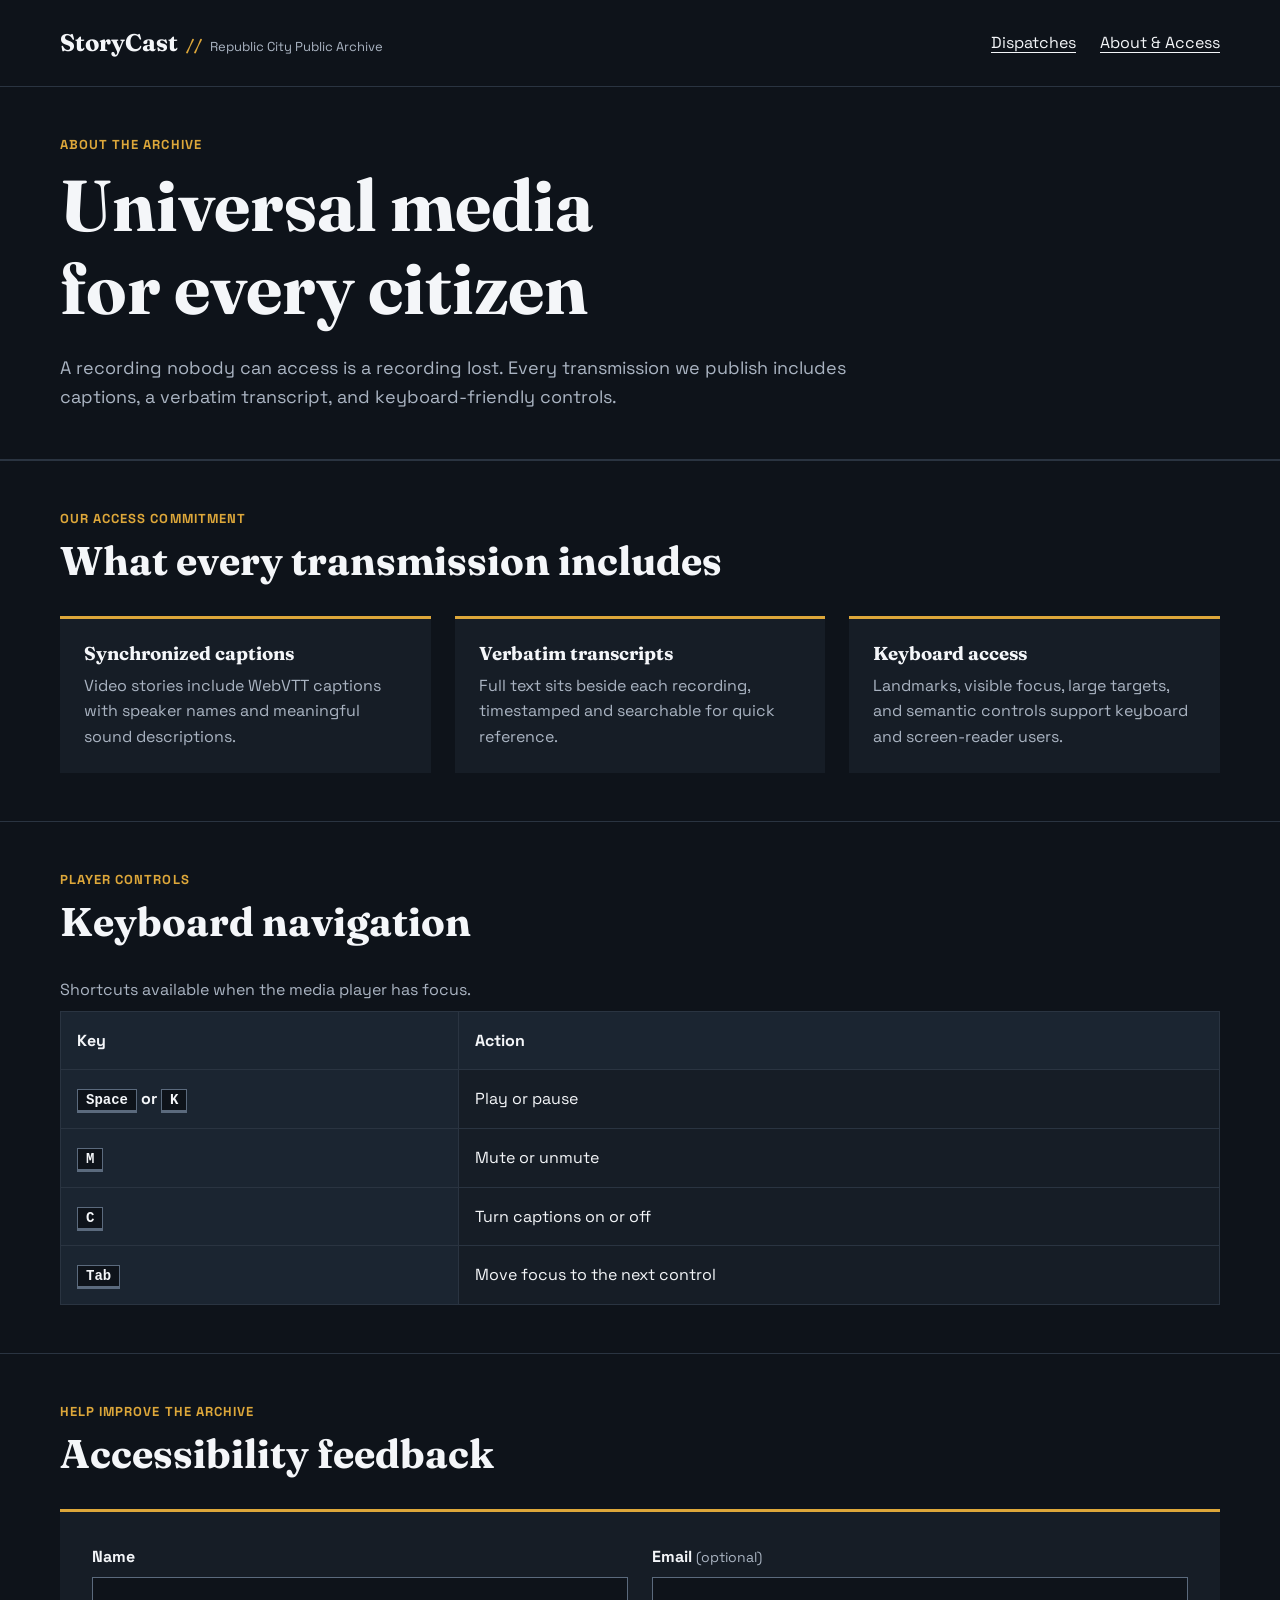
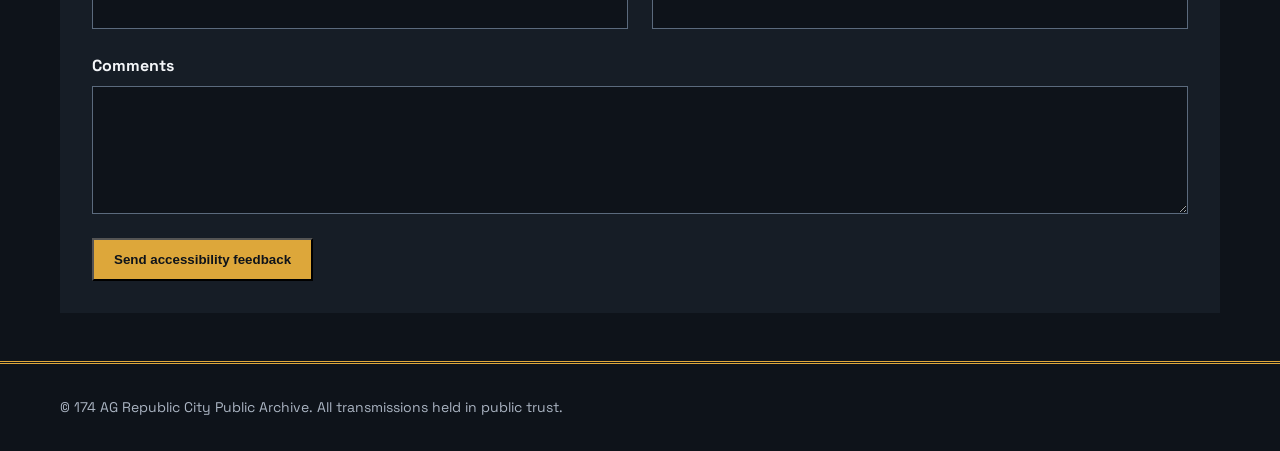
==== about.html @ 1f13b2c4 "Add About page and Zaofu story, update styles and fonts" ====
<!doctype html>
<html lang="en">
<head>
  <meta charset="utf-8">
  <meta name="viewport" content="width=device-width, initial-scale=1">
  <meta name="description" content="Learn how StoryCast makes Republic City stories accessible to every citizen.">
  <title>About &amp; Access | StoryCast</title>
  <link rel="preconnect" href="https://fonts.googleapis.com">
  <link rel="preconnect" href="https://fonts.gstatic.com" crossorigin>
  <link href="https://fonts.googleapis.com/css2?family=Fraunces:opsz,wght@9..144,400;9..144,500;9..144,600;9..144,700&family=Space+Grotesk:wght@400;500;600;700&display=swap" rel="stylesheet">
  <link rel="stylesheet" href="styles/main.css">
</head>
<body>
  <a class="skip-link" href="#main-content">Skip to main content</a>

  <header class="site-header">
    <div class="site-header__inner">
      <a class="brand" href="Index.HTML" aria-label="StoryCast home">
        <span class="brand__name">StoryCast</span>
        <span class="brand__divider" aria-hidden="true">//</span>
        <span class="brand__context">Republic City Public Archive</span>
      </a>
      <nav class="primary-nav" aria-label="Primary navigation">
        <ul class="primary-nav__list">
          <li><a href="Index.HTML">Dispatches</a></li>
          <li><a href="about.html" aria-current="page">About &amp; Access</a></li>
        </ul>
      </nav>
    </div>
  </header>

  <main id="main-content">
    <section class="page-intro" aria-labelledby="page-title">
      <div class="container">
        <p class="eyebrow">About the archive</p>
        <h1 id="page-title">Universal media for every citizen</h1>
        <p class="page-intro__summary">A recording nobody can access is a recording lost. Every transmission we publish includes captions, a verbatim transcript, and keyboard-friendly controls.</p>
      </div>
    </section>

    <section class="accessibility-features" aria-labelledby="features-title">
      <div class="container">
        <div class="section-heading">
          <p class="eyebrow">Our access commitment</p>
          <h2 id="features-title">What every transmission includes</h2>
        </div>
        <div class="feature-grid">
          <article class="feature-panel">
            <h3>Synchronized captions</h3>
            <p>Video stories include WebVTT captions with speaker names and meaningful sound descriptions.</p>
          </article>
          <article class="feature-panel">
            <h3>Verbatim transcripts</h3>
            <p>Full text sits beside each recording, timestamped and searchable for quick reference.</p>
          </article>
          <article class="feature-panel">
            <h3>Keyboard access</h3>
            <p>Landmarks, visible focus, large targets, and semantic controls support keyboard and screen-reader users.</p>
          </article>
        </div>
      </div>
    </section>

    <section class="keyboard-guide" aria-labelledby="keyboard-title">
      <div class="container">
        <div class="section-heading">
          <p class="eyebrow">Player controls</p>
          <h2 id="keyboard-title">Keyboard navigation</h2>
        </div>
        <table>
          <caption>Shortcuts available when the media player has focus.</caption>
          <thead>
            <tr><th scope="col">Key</th><th scope="col">Action</th></tr>
          </thead>
          <tbody>
            <tr><th scope="row"><kbd>Space</kbd> or <kbd>K</kbd></th><td>Play or pause</td></tr>
            <tr><th scope="row"><kbd>M</kbd></th><td>Mute or unmute</td></tr>
            <tr><th scope="row"><kbd>C</kbd></th><td>Turn captions on or off</td></tr>
            <tr><th scope="row"><kbd>Tab</kbd></th><td>Move focus to the next control</td></tr>
          </tbody>
        </table>
      </div>
    </section>

    <section class="feedback" aria-labelledby="feedback-title">
      <div class="container">
        <div class="section-heading">
          <p class="eyebrow">Help improve the archive</p>
          <h2 id="feedback-title">Accessibility feedback</h2>
        </div>
        <form class="feedback-form" action="#" method="post">
          <div class="form-field">
            <label for="name">Name</label>
            <input id="name" name="name" autocomplete="name">
          </div>
          <div class="form-field">
            <label for="email">Email <span>(optional)</span></label>
            <input id="email" name="email" type="email" autocomplete="email">
          </div>
          <div class="form-field form-field--full">
            <label for="message">Comments</label>
            <textarea id="message" name="message" required></textarea>
          </div>
          <div class="form-field--full">
            <button class="button" type="submit">Send accessibility feedback</button>
          </div>
        </form>
      </div>
    </section>
  </main>

  <footer class="site-footer">
    <div class="container">
      <p>© 174 AG Republic City Public Archive. All transmissions held in public trust.</p>
    </div>
  </footer>
</body>
</html>
---- styles/main.css ----
:root {
  --color-ink: #f4f6f9;
  --color-muted: #aab4c2;
  --color-background: #0e131a;
  --color-surface: #161d26;
  --color-accent: #dda73a;
  --color-focus: #38bdf8;
  --color-line: #2a3441;
  --font-display: Fraunces, Georgia, serif;
  --font-body: Space Grotesk, sans-serif;
}

@layer reset, base, layout, components;
@layer reset {
  *,
  *::before,
  *::after {
    box-sizing: border-box;
  }
  body,
  h1,
  h2,
  h3,
  p,
  ul {
    margin: 0;
  }
  ul {
    padding: 0;
    list-style: none;
  }
}
@layer base {
  html {
    font-size: 100%;
    scroll-behavior: smooth;
  }
  body {
    background: #0e131a;
    color: #f4f6f9;
    font: 1rem/1.6 "Space Grotesk", sans-serif;
  }
  a {
    color: inherit;
  }
  :focus-visible {
    outline: 3px solid #38bdf8;
    outline-offset: 3px;
  }
  h1,
  h2,
  h3 {
    font-family: "Fraunces", Georgia, serif;
    line-height: 1.15;
  }
  h1 {
    font-size: clamp(2.25rem, 6vw, 4.5rem);
    max-width: 12ch;
  }
  h2 {
    font-size: clamp(1.75rem, 4vw, 2.5rem);
  }
}
@layer layout {
  .container,
  .site-header__inner {
    width: min(100% - 3rem, 72.5rem);
    margin-inline: auto;
  }
  .site-header__inner {
    display: flex;
    align-items: center;
    justify-content: space-between;
    gap: 1.5rem;
    padding-block: 1.5rem;
  }
  .intro {
    padding-block: clamp(4rem, 12vw, 9rem);
    border-block: 1px solid #2a3441;
  }
  .intro__summary {
    max-width: 48rem;
    margin-top: 1.5rem;
    color: #aab4c2;
    font-size: 1.125rem;
  }
  .dispatches {
    padding-block: 3rem;
  }
  .page-intro,
  .accessibility-features,
  .keyboard-guide,
  .feedback,
  .story-page {
    padding-block: 3rem;
  }
  .page-intro {
    border-block: 1px solid #2a3441;
  }
  .page-intro__summary {
    max-width: 52rem;
    margin-top: 1.5rem;
    color: #aab4c2;
    font-size: 1.125rem;
  }
  .story-page {
    max-width: 72.5rem;
  }
  .section-heading {
    margin-bottom: 2rem;
  }
  .site-footer {
    padding-block: 2rem;
    border-top: 3px double #dda73a;
    color: #aab4c2;
    font-size: 0.875rem;
  }
  .accessibility-features,
  .keyboard-guide,
  .feedback,
  .transcript {
    border-top: 1px solid #2a3441;
  }
  .feature-grid {
    display: grid;
    grid-template-columns: repeat(3, 1fr);
    gap: 1.5rem;
  }
  .feature-panel {
    padding: 1.5rem;
    border-top: 3px solid #dda73a;
    background: #161d26;
  }
  .feature-panel h3 {
    margin-bottom: 0.5rem;
  }
  .feature-panel p,
  .story-header p,
  .media-figure figcaption {
    color: #aab4c2;
  }
  table {
    width: 100%;
    border-collapse: collapse;
    background: #161d26;
  }
  caption {
    padding-bottom: 0.5rem;
    color: #aab4c2;
    text-align: left;
  }
  th,
  td {
    padding: 1rem;
    border: 1px solid #2a3441;
    text-align: left;
  }
  th {
    background: #1b2531;
  }
  kbd {
    padding: 0.125rem 0.5rem;
    border: 1px solid #5b6a7d;
    border-bottom-width: 3px;
    background: #0e131a;
    font-size: 0.875rem;
  }
  .feedback-form {
    display: grid;
    grid-template-columns: repeat(2, 1fr);
    gap: 1.5rem;
    padding: 2rem;
    border-top: 3px solid #dda73a;
    background: #161d26;
  }
  .form-field {
    display: grid;
    gap: 0.5rem;
  }
  .form-field--full {
    grid-column: 1/-1;
  }
  label {
    font-weight: 700;
  }
  label span {
    color: #aab4c2;
    font-size: 0.875rem;
    font-weight: 400;
  }
  input,
  textarea {
    width: 100%;
    border: 1px solid #5b6a7d;
    background: #0e131a;
    color: #f4f6f9;
    font: inherit;
    padding: 0.75rem;
  }
  textarea {
    min-height: 8rem;
    resize: vertical;
  }
}
@layer components {
  .skip-link {
    position: absolute;
    top: -4rem;
    left: 1rem;
    z-index: 1;
    padding: 0.5rem 1rem;
    background: #dda73a;
    color: #0e131a;
    font-weight: 700;
  }
  .skip-link:focus {
    top: 1rem;
  }
  .brand {
    display: flex;
    flex-wrap: wrap;
    align-items: baseline;
    gap: 0.5rem;
    font-family: "Fraunces", Georgia, serif;
    font-weight: 700;
    text-decoration: none;
  }
  .brand__name {
    font-size: 1.5rem;
  }
  .brand__divider,
  .eyebrow,
  .story-card__type {
    color: #dda73a;
  }
  .brand__context {
    color: #aab4c2;
    font-family: "Space Grotesk", sans-serif;
    font-size: 0.8125rem;
    font-weight: 400;
  }
  .primary-nav__list {
    display: flex;
    gap: 1.5rem;
  }
  .primary-nav a {
    text-underline-offset: 0.25rem;
  }
  .primary-nav a:hover {
    color: #dda73a;
  }
  .eyebrow,
  .story-card__type {
    margin-bottom: 0.5rem;
    font-size: 0.8125rem;
    font-weight: 700;
    letter-spacing: 0.08em;
    text-transform: uppercase;
  }
  .story-card {
    display: grid;
    overflow: hidden;
    border: 1px solid #2a3441;
    border-top: 3px solid #dda73a;
    background: #161d26;
    container-type: inline-size;
  }
  .story-card__media {
    min-height: 16rem;
    background: repeating-conic-gradient(from -90deg at 50% 100%, #1d2733 0 4deg, #131a23 4deg 8deg);
  }
  .story-card__content {
    padding: clamp(1.5rem, 5vw, 3rem);
  }
  .story-card__title {
    margin-bottom: 1rem;
    font-size: clamp(1.5rem, 3vw, 2.25rem);
  }
  .story-card__content p:not(.story-card__type) {
    margin-bottom: 1.5rem;
    color: #aab4c2;
  }
  .button {
    display: inline-block;
    padding: 0.75rem 1.25rem;
    background: #dda73a;
    color: #0e131a;
    font-weight: 700;
    text-decoration: none;
  }
  .button:hover {
    background: #f0be55;
  }
  .breadcrumbs ol {
    display: flex;
    flex-wrap: wrap;
    gap: 0.5rem;
    margin-bottom: 2rem;
  }
  .breadcrumbs li + li::before {
    content: "/";
    margin-right: 0.5rem;
    color: #aab4c2;
  }
  .breadcrumbs [aria-current] {
    color: #aab4c2;
  }
  .story-header {
    margin-bottom: 2rem;
  }
  .story-meta {
    display: flex;
    flex-wrap: wrap;
    margin-top: 1.5rem;
    border: 1px solid #2a3441;
  }
  .story-meta div {
    padding: 0.5rem 1rem;
    border-right: 1px solid #2a3441;
  }
  .story-meta dt {
    color: #aab4c2;
    font-size: 0.8125rem;
  }
  .story-meta dd {
    font-weight: 700;
  }
  .media-figure {
    margin: 0;
  }
  .story-video {
    display: block;
    width: 100%;
    aspect-ratio: 16/9;
    background: #000;
  }
  .media-figure figcaption {
    padding-top: 1rem;
  }
  .transcript {
    margin-top: 3rem;
    padding-top: 2rem;
  }
  .transcript__line {
    display: grid;
    grid-template-columns: 9rem 1fr;
    gap: 1.5rem;
    padding: 1.5rem;
    border-bottom: 1px solid #2a3441;
  }
  .transcript__line time {
    color: #dda73a;
    font-weight: 700;
  }
  .transcript__line--current {
    border-left: 4px solid #dda73a;
    background: #1b2531;
  }
  .transcript__sound {
    color: #aab4c2;
    font-style: italic;
  }
  @container (min-width: 48rem) {
    .story-card {
      grid-template-columns: 1.2fr 1fr;
    }
    .story-card__media {
      min-height: 24rem;
    }
  }
}
@media (max-width: 42rem) {
  .container,
  .site-header__inner {
    width: min(100% - 2rem, 72.5rem);
  }
  .site-header__inner,
  .primary-nav__list {
    align-items: flex-start;
    flex-direction: column;
  }
  .feature-grid,
  .feedback-form {
    grid-template-columns: 1fr;
  }
  .form-field--full {
    grid-column: auto;
  }
  .story-meta div {
    flex: 1 1 50%;
    border-bottom: 1px solid #2a3441;
  }
  .transcript__line {
    grid-template-columns: 1fr;
    gap: 0.5rem;
  }
}
@media (prefers-reduced-motion: reduce) {
  html {
    scroll-behavior: auto;
  }
}
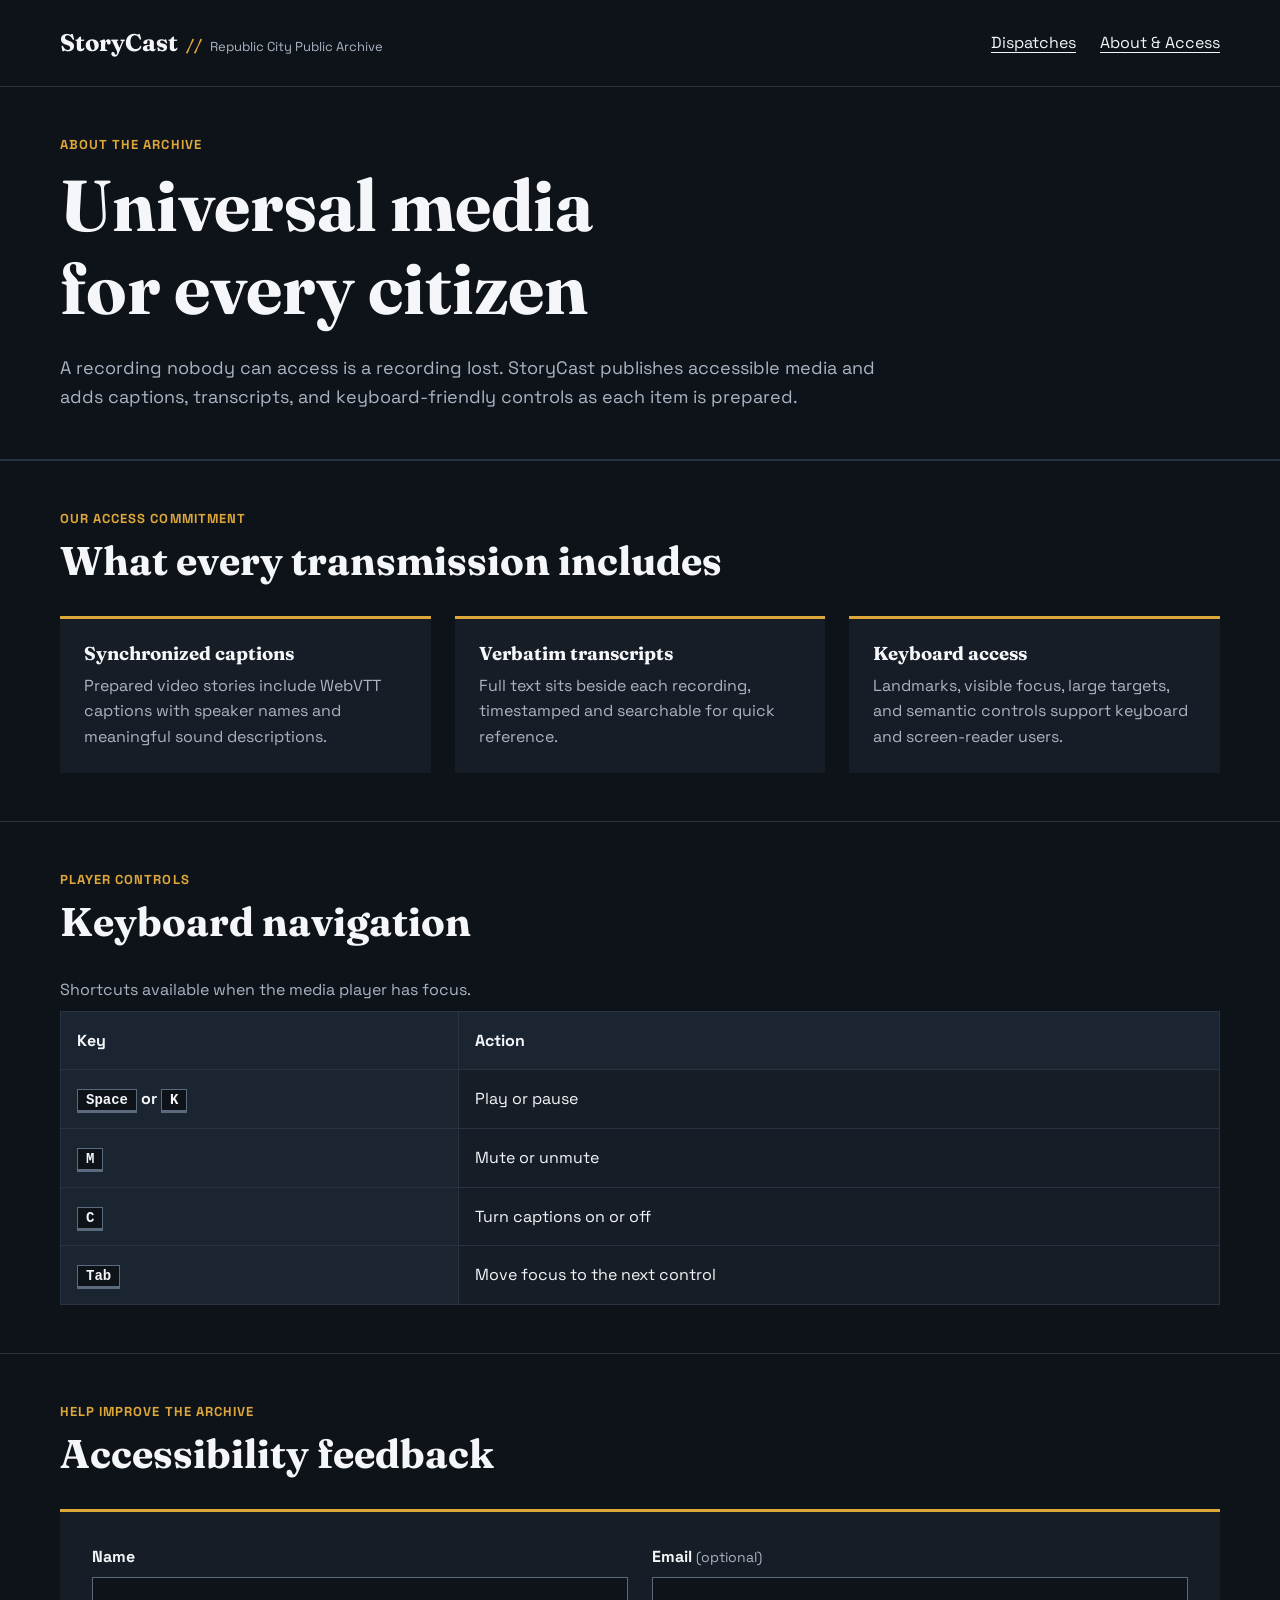
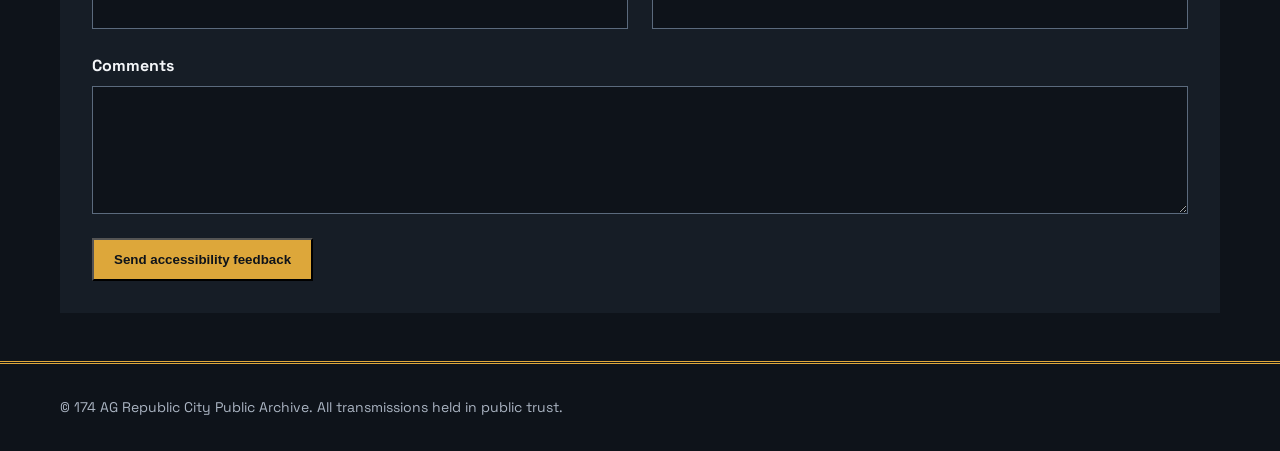
==== commit 6b99a76c: "Update story links and enhance accessibility features in HTML files" ====
--- a/about.html
+++ b/about.html
@@ -34,7 +34,7 @@
       <div class="container">
         <p class="eyebrow">About the archive</p>
         <h1 id="page-title">Universal media for every citizen</h1>
-        <p class="page-intro__summary">A recording nobody can access is a recording lost. Every transmission we publish includes captions, a verbatim transcript, and keyboard-friendly controls.</p>
+        <p class="page-intro__summary">A recording nobody can access is a recording lost. StoryCast publishes accessible media and adds captions, transcripts, and keyboard-friendly controls as each item is prepared.</p>
       </div>
     </section>
 
@@ -47,7 +47,7 @@
         <div class="feature-grid">
           <article class="feature-panel">
             <h3>Synchronized captions</h3>
-            <p>Video stories include WebVTT captions with speaker names and meaningful sound descriptions.</p>
+            <p>Prepared video stories include WebVTT captions with speaker names and meaningful sound descriptions.</p>
           </article>
           <article class="feature-panel">
             <h3>Verbatim transcripts</h3>
--- a/styles/main.css
+++ b/styles/main.css
@@ -267,7 +267,7 @@
   }
   .story-card__media {
     min-height: 16rem;
-    background: repeating-conic-gradient(from -90deg at 50% 100%, #1d2733 0 4deg, #131a23 4deg 8deg);
+    background: linear-gradient(90deg, rgba(14, 19, 26, 0.1), rgba(14, 19, 26, 0.35)), url("../media/images/metal-city-poster.jpg") center/cover;
   }
   .story-card__content {
     padding: clamp(1.5rem, 5vw, 3rem);
@@ -279,6 +279,80 @@
   .story-card__content p:not(.story-card__type) {
     margin-bottom: 1.5rem;
     color: #aab4c2;
+  }
+  .archive-filters {
+    display: flex;
+    flex-wrap: wrap;
+    gap: 0.5rem;
+    margin-bottom: 1.5rem;
+  }
+  .archive-filter {
+    padding: 0.65rem 1rem;
+    border: 1px solid #2a3441;
+    background: #161d26;
+    color: #f4f6f9;
+    font: inherit;
+    font-weight: 700;
+    cursor: pointer;
+  }
+  .archive-filter[aria-pressed=true],
+  .archive-filter:hover {
+    border-color: #dda73a;
+    background: #dda73a;
+    color: #0e131a;
+  }
+  .archive-results {
+    margin: 2rem 0 1rem;
+    color: #aab4c2;
+    font-size: 0.875rem;
+  }
+  .story-grid {
+    display: grid;
+    grid-template-columns: repeat(3, 1fr);
+    gap: 1.5rem;
+  }
+  .story-tile {
+    overflow: hidden;
+    border: 1px solid #2a3441;
+    background: #161d26;
+  }
+  .story-tile[hidden] {
+    display: none;
+  }
+  .story-tile__media {
+    min-height: 9rem;
+    border-bottom: 1px solid #2a3441;
+    background: repeating-conic-gradient(from -90deg at 50% 100%, #1d2733 0 4deg, #131a23 4deg 8deg);
+  }
+  .story-tile__media--harbor {
+    background: linear-gradient(140deg, rgba(14, 19, 26, 0.1), rgba(14, 19, 26, 0.45)), url("../media/images/red-lotus.jpg") center/cover;
+  }
+  .story-tile__media--radio {
+    background: linear-gradient(140deg, rgba(14, 19, 26, 0.1), rgba(14, 19, 26, 0.45)), url("../media/images/spirit-world-unalaq.jpg") center/cover;
+  }
+  .story-tile__media--reel {
+    background: linear-gradient(140deg, rgba(14, 19, 26, 0.1), rgba(14, 19, 26, 0.45)), url("../media/images/fire-ferrets-wolf-bats.jpg") center/cover;
+  }
+  .story-tile__body {
+    padding: 1rem;
+  }
+  .story-tile h3 {
+    margin-bottom: 0.5rem;
+  }
+  .story-tile__body p:not(.story-card__type) {
+    margin-bottom: 1rem;
+    color: #aab4c2;
+  }
+  .story-tile__meta {
+    color: #aab4c2;
+    font-size: 0.8125rem;
+  }
+  .story-tile__link {
+    display: inline-block;
+    margin-top: 0.5rem;
+    color: #dda73a;
+    font-weight: 700;
+    text-underline-offset: 0.25rem;
   }
   .button {
     display: inline-block;
@@ -337,9 +411,36 @@
   .media-figure figcaption {
     padding-top: 1rem;
   }
+  .media-status {
+    margin-top: 1rem;
+    padding: 1rem;
+    border-left: 3px solid #dda73a;
+    background: #161d26;
+    color: #aab4c2;
+  }
+  .media-status[hidden] {
+    display: none;
+  }
   .transcript {
     margin-top: 3rem;
     padding-top: 2rem;
+  }
+  .transcript__tools {
+    display: grid;
+    gap: 0.5rem;
+    max-width: 32rem;
+    margin-bottom: 1.5rem;
+  }
+  .transcript__tools label {
+    font-weight: 700;
+  }
+  .transcript__tools input {
+    width: 100%;
+    padding: 0.75rem;
+    border: 1px solid #5b6a7d;
+    background: #0e131a;
+    color: #f4f6f9;
+    font: inherit;
   }
   .transcript__line {
     display: grid;
@@ -351,6 +452,24 @@
   .transcript__line time {
     color: #dda73a;
     font-weight: 700;
+  }
+  .transcript__timestamp {
+    align-self: start;
+    padding: 0;
+    border: 0;
+    background: transparent;
+    color: #dda73a;
+    font: inherit;
+    font-weight: 700;
+    text-align: left;
+    cursor: pointer;
+  }
+  .transcript__timestamp:hover {
+    text-decoration: underline;
+    text-underline-offset: 0.25rem;
+  }
+  .transcript__line[hidden] {
+    display: none;
   }
   .transcript__line--current {
     border-left: 4px solid #dda73a;
@@ -380,7 +499,8 @@
     flex-direction: column;
   }
   .feature-grid,
-  .feedback-form {
+  .feedback-form,
+  .story-grid {
     grid-template-columns: 1fr;
   }
   .form-field--full {
